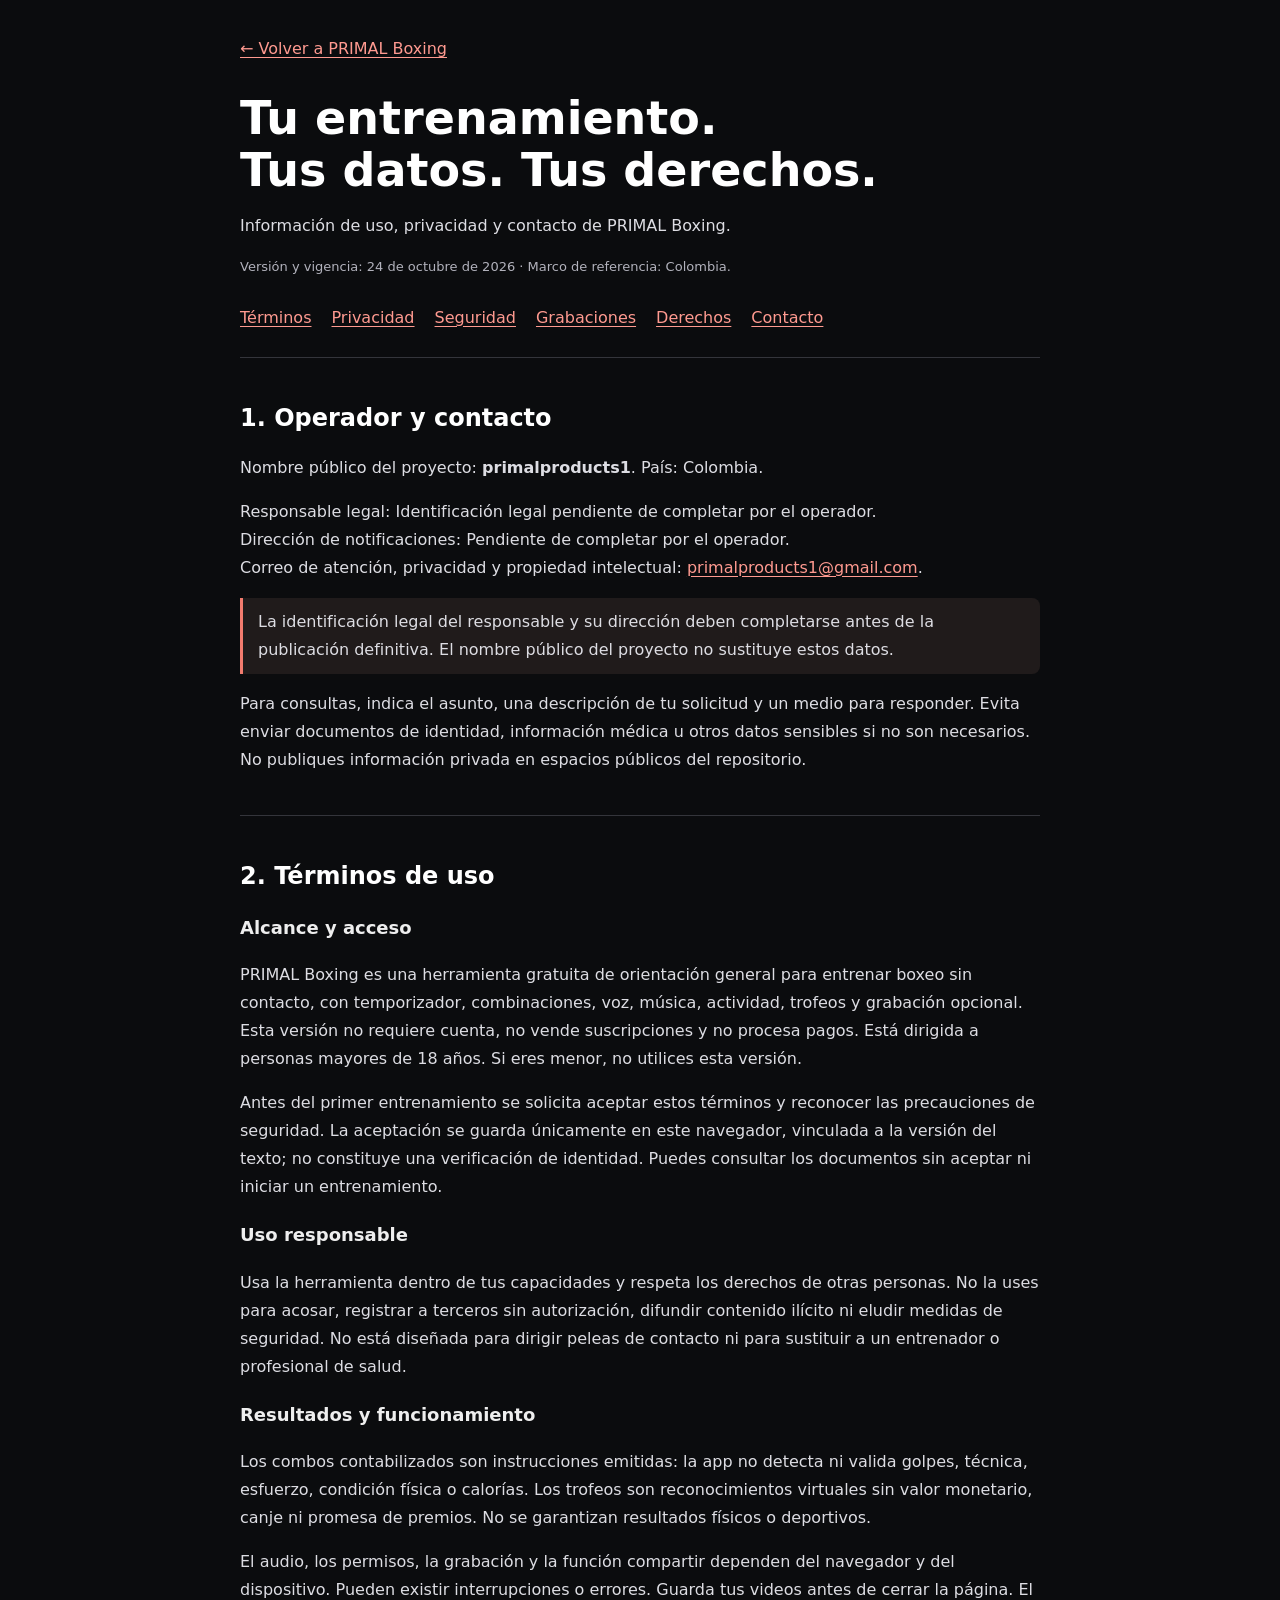
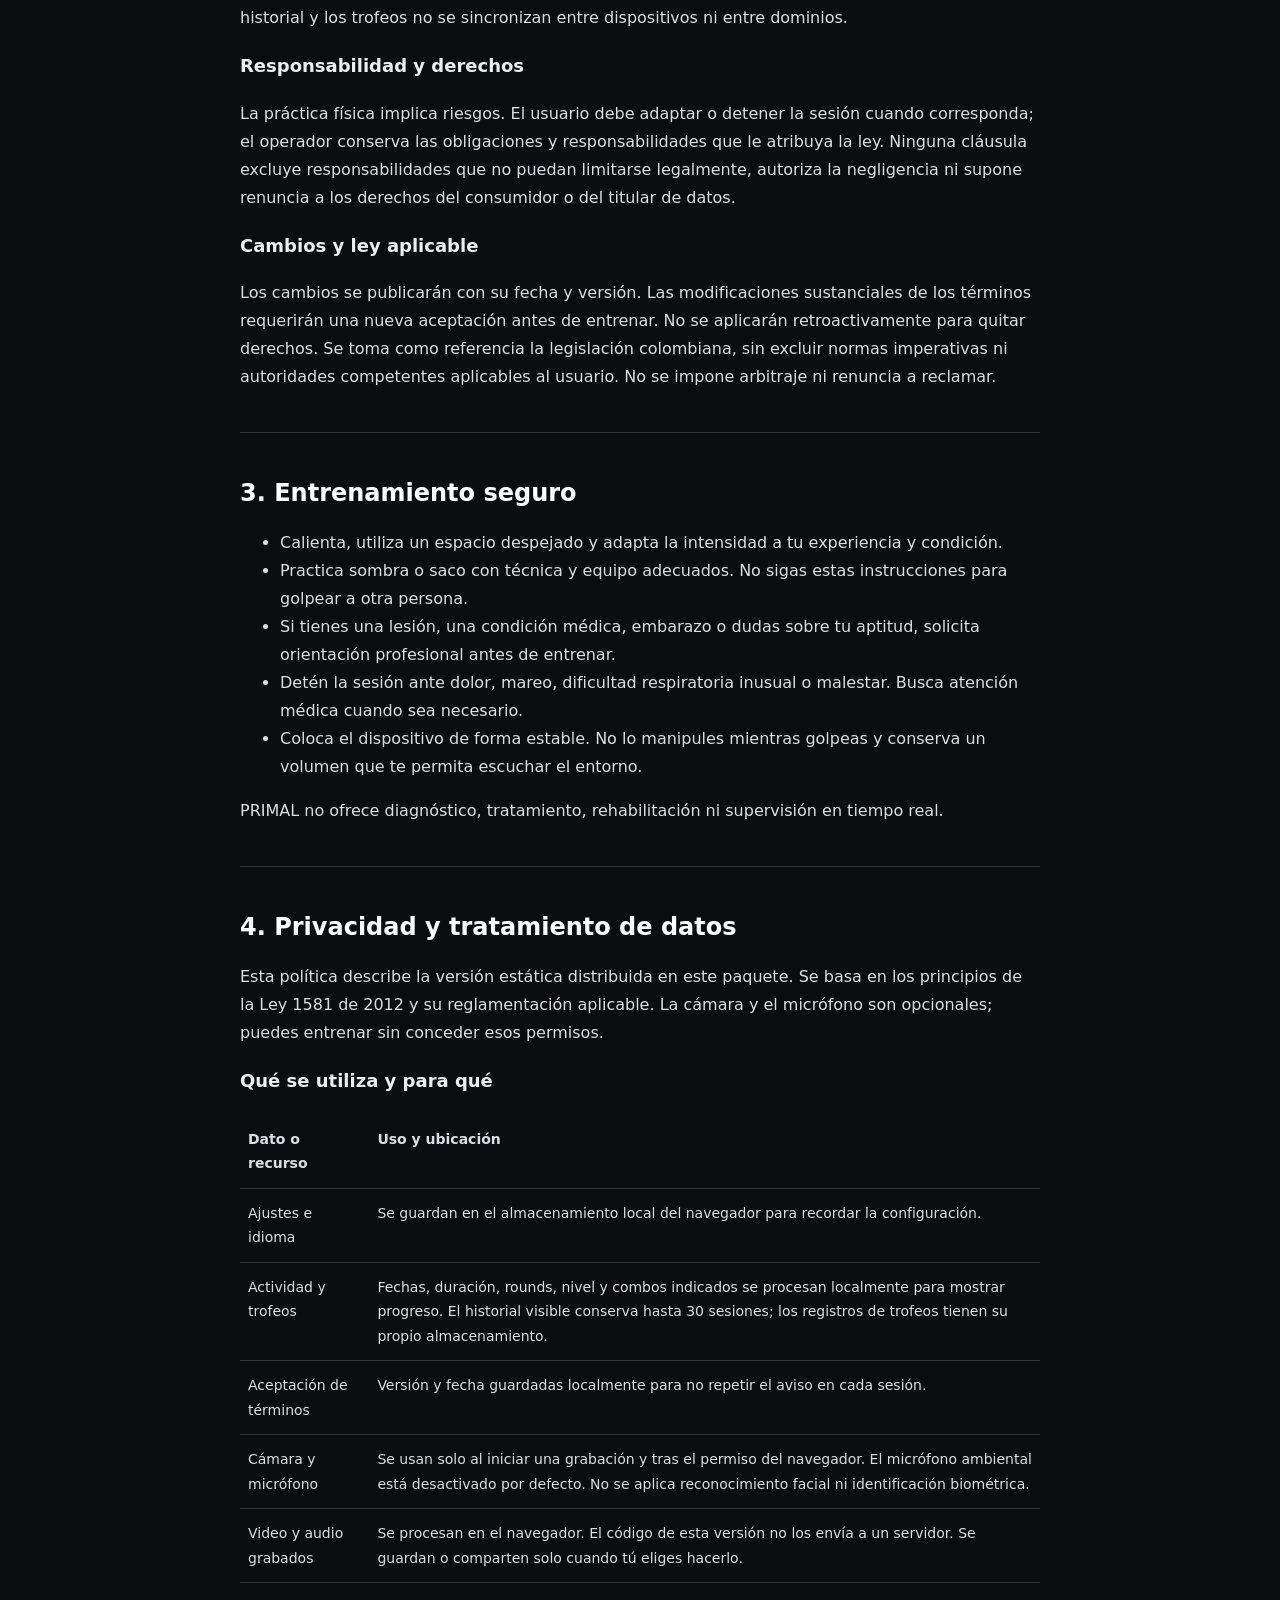
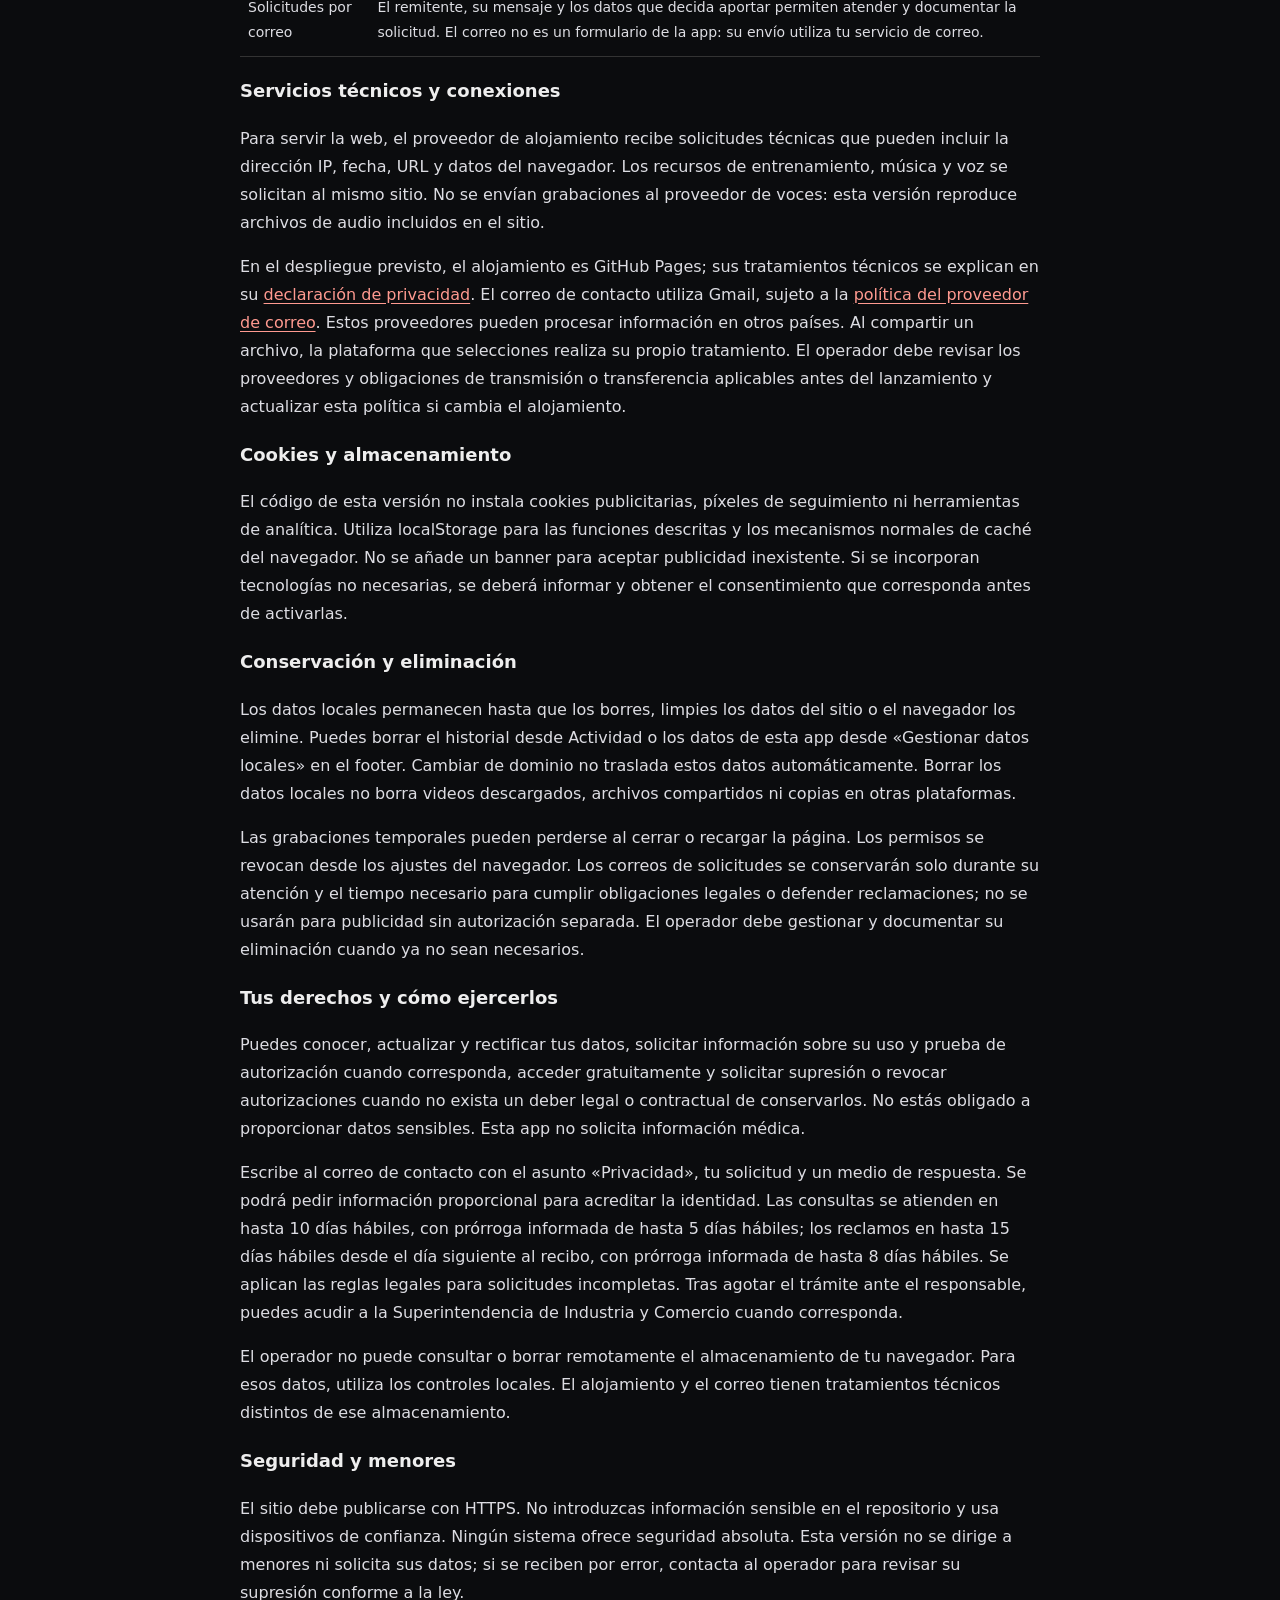
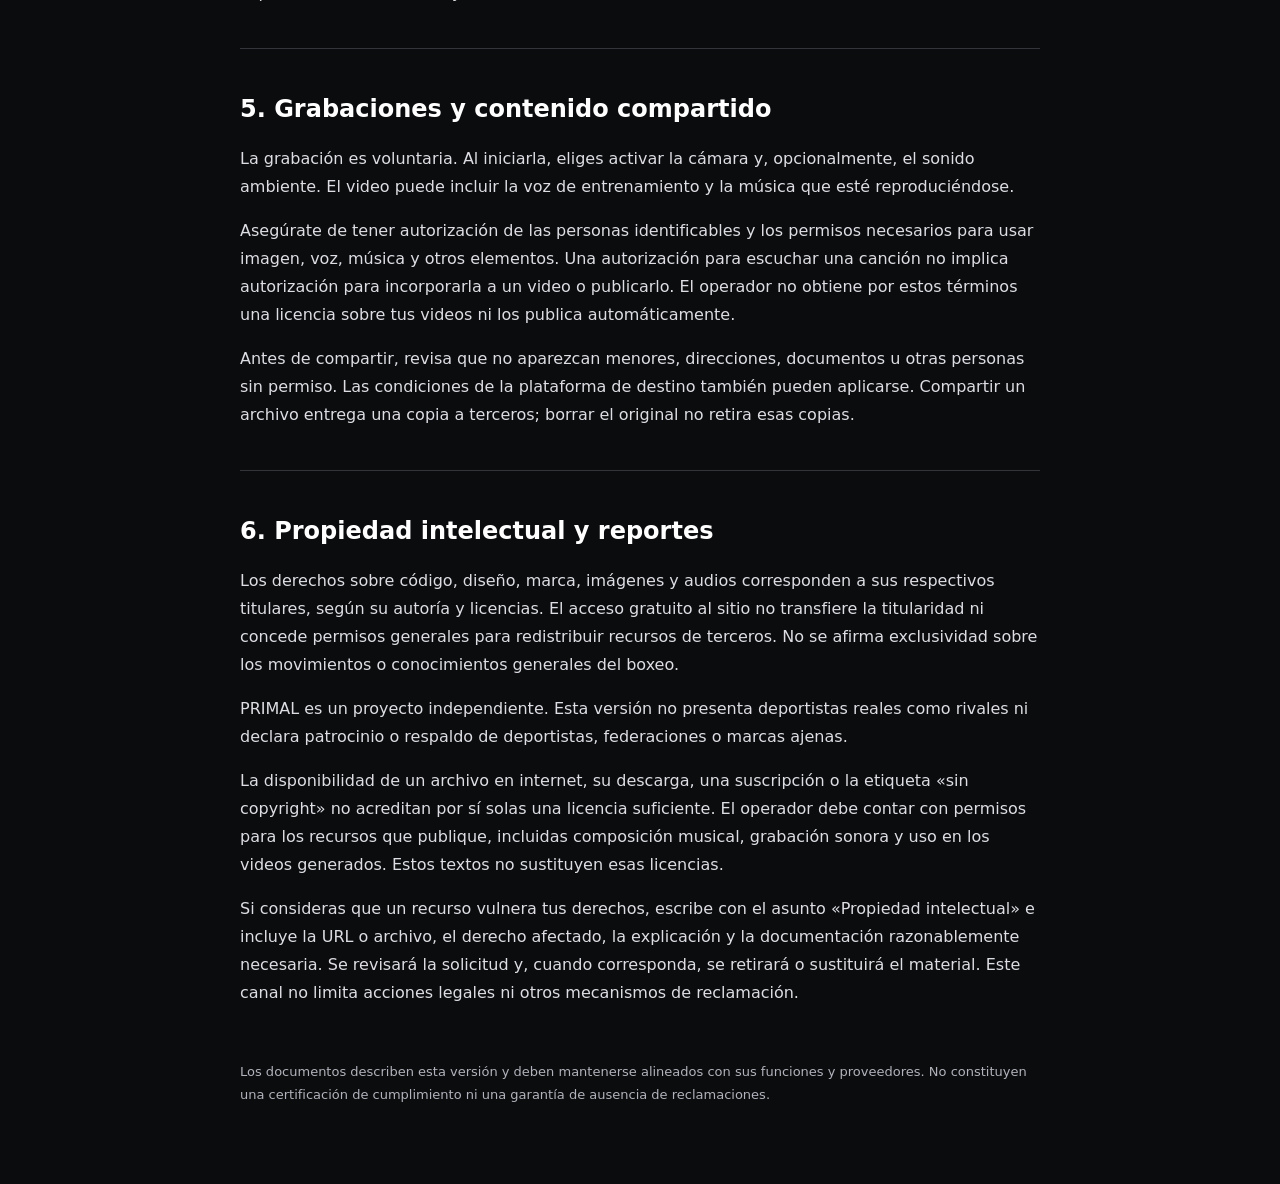
==== legal.html @ 50e73875 "Add files via upload" ====
<!doctype html><html lang="es"><head><meta charset="utf-8"><meta name="viewport" content="width=device-width,initial-scale=1"><meta name="referrer" content="no-referrer"><meta name="theme-color" content="#0b0c0e"><title>Información legal · PRIMAL Boxing</title><link rel="icon" href="primal-favicon.png"><link rel="stylesheet" href="legal.css"></head><body class="legal-page"><main>
<a class="back" href="./">← Volver a PRIMAL Boxing</a><h1>Tu entrenamiento.<br>Tus datos. Tus derechos.</h1><p>Información de uso, privacidad y contacto de PRIMAL Boxing.</p><p class="meta">Versión y vigencia: 24 de octubre de 2026 · Marco de referencia: Colombia.</p>
<nav aria-label="Contenido legal"><a href="#terminos">Términos</a><a href="#privacidad">Privacidad</a><a href="#seguridad">Seguridad</a><a href="#grabaciones">Grabaciones</a><a href="#derechos">Derechos</a><a href="#contacto">Contacto</a></nav>
<section id="contacto"><h2>1. Operador y contacto</h2><p>Nombre público del proyecto: <strong data-legal="displayName">primalproducts1</strong>. País: <span data-legal="country">Colombia</span>.</p><p>Responsable legal: <span data-owner>Identificación legal pendiente de completar por el operador.</span><br>Dirección de notificaciones: <span data-address>Pendiente de completar por el operador.</span><br>Correo de atención, privacidad y propiedad intelectual: <a data-contact href="mailto:primalproducts1@gmail.com">primalproducts1@gmail.com</a>.</p><p class="legal-note" data-incomplete>La identificación legal del responsable y su dirección deben completarse antes de la publicación definitiva. El nombre público del proyecto no sustituye estos datos.</p><p>Para consultas, indica el asunto, una descripción de tu solicitud y un medio para responder. Evita enviar documentos de identidad, información médica u otros datos sensibles si no son necesarios. No publiques información privada en espacios públicos del repositorio.</p></section>
<section id="terminos"><h2>2. Términos de uso</h2><h3>Alcance y acceso</h3><p>PRIMAL Boxing es una herramienta gratuita de orientación general para entrenar boxeo sin contacto, con temporizador, combinaciones, voz, música, actividad, trofeos y grabación opcional. Esta versión no requiere cuenta, no vende suscripciones y no procesa pagos. Está dirigida a personas mayores de 18 años. Si eres menor, no utilices esta versión.</p><p>Antes del primer entrenamiento se solicita aceptar estos términos y reconocer las precauciones de seguridad. La aceptación se guarda únicamente en este navegador, vinculada a la versión del texto; no constituye una verificación de identidad. Puedes consultar los documentos sin aceptar ni iniciar un entrenamiento.</p><h3>Uso responsable</h3><p>Usa la herramienta dentro de tus capacidades y respeta los derechos de otras personas. No la uses para acosar, registrar a terceros sin autorización, difundir contenido ilícito ni eludir medidas de seguridad. No está diseñada para dirigir peleas de contacto ni para sustituir a un entrenador o profesional de salud.</p><h3>Resultados y funcionamiento</h3><p>Los combos contabilizados son instrucciones emitidas: la app no detecta ni valida golpes, técnica, esfuerzo, condición física o calorías. Los trofeos son reconocimientos virtuales sin valor monetario, canje ni promesa de premios. No se garantizan resultados físicos o deportivos.</p><p>El audio, los permisos, la grabación y la función compartir dependen del navegador y del dispositivo. Pueden existir interrupciones o errores. Guarda tus videos antes de cerrar la página. El historial y los trofeos no se sincronizan entre dispositivos ni entre dominios.</p><h3>Responsabilidad y derechos</h3><p>La práctica física implica riesgos. El usuario debe adaptar o detener la sesión cuando corresponda; el operador conserva las obligaciones y responsabilidades que le atribuya la ley. Ninguna cláusula excluye responsabilidades que no puedan limitarse legalmente, autoriza la negligencia ni supone renuncia a los derechos del consumidor o del titular de datos.</p><h3>Cambios y ley aplicable</h3><p>Los cambios se publicarán con su fecha y versión. Las modificaciones sustanciales de los términos requerirán una nueva aceptación antes de entrenar. No se aplicarán retroactivamente para quitar derechos. Se toma como referencia la legislación colombiana, sin excluir normas imperativas ni autoridades competentes aplicables al usuario. No se impone arbitraje ni renuncia a reclamar.</p></section>
<section id="seguridad"><h2>3. Entrenamiento seguro</h2><ul><li>Calienta, utiliza un espacio despejado y adapta la intensidad a tu experiencia y condición.</li><li>Practica sombra o saco con técnica y equipo adecuados. No sigas estas instrucciones para golpear a otra persona.</li><li>Si tienes una lesión, una condición médica, embarazo o dudas sobre tu aptitud, solicita orientación profesional antes de entrenar.</li><li>Detén la sesión ante dolor, mareo, dificultad respiratoria inusual o malestar. Busca atención médica cuando sea necesario.</li><li>Coloca el dispositivo de forma estable. No lo manipules mientras golpeas y conserva un volumen que te permita escuchar el entorno.</li></ul><p>PRIMAL no ofrece diagnóstico, tratamiento, rehabilitación ni supervisión en tiempo real.</p></section>
<section id="privacidad"><h2>4. Privacidad y tratamiento de datos</h2><p>Esta política describe la versión estática distribuida en este paquete. Se basa en los principios de la Ley 1581 de 2012 y su reglamentación aplicable. La cámara y el micrófono son opcionales; puedes entrenar sin conceder esos permisos.</p><h3>Qué se utiliza y para qué</h3><table><thead><tr><th>Dato o recurso</th><th>Uso y ubicación</th></tr></thead><tbody><tr><td>Ajustes e idioma</td><td>Se guardan en el almacenamiento local del navegador para recordar la configuración.</td></tr><tr><td>Actividad y trofeos</td><td>Fechas, duración, rounds, nivel y combos indicados se procesan localmente para mostrar progreso. El historial visible conserva hasta 30 sesiones; los registros de trofeos tienen su propio almacenamiento.</td></tr><tr><td>Aceptación de términos</td><td>Versión y fecha guardadas localmente para no repetir el aviso en cada sesión.</td></tr><tr><td>Cámara y micrófono</td><td>Se usan solo al iniciar una grabación y tras el permiso del navegador. El micrófono ambiental está desactivado por defecto. No se aplica reconocimiento facial ni identificación biométrica.</td></tr><tr><td>Video y audio grabados</td><td>Se procesan en el navegador. El código de esta versión no los envía a un servidor. Se guardan o comparten solo cuando tú eliges hacerlo.</td></tr><tr><td>Solicitudes por correo</td><td>El remitente, su mensaje y los datos que decida aportar permiten atender y documentar la solicitud. El correo no es un formulario de la app: su envío utiliza tu servicio de correo.</td></tr></tbody></table>
<h3>Servicios técnicos y conexiones</h3><p>Para servir la web, el proveedor de alojamiento recibe solicitudes técnicas que pueden incluir la dirección IP, fecha, URL y datos del navegador. Los recursos de entrenamiento, música y voz se solicitan al mismo sitio. No se envían grabaciones al proveedor de voces: esta versión reproduce archivos de audio incluidos en el sitio.</p><p>En el despliegue previsto, el alojamiento es GitHub Pages; sus tratamientos técnicos se explican en su <a href="https://docs.github.com/en/site-policy/privacy-policies/github-general-privacy-statement" target="_blank" rel="noopener noreferrer">declaración de privacidad</a>. El correo de contacto utiliza Gmail, sujeto a la <a href="https://policies.google.com/privacy?hl=es" target="_blank" rel="noopener noreferrer">política del proveedor de correo</a>. Estos proveedores pueden procesar información en otros países. Al compartir un archivo, la plataforma que selecciones realiza su propio tratamiento. El operador debe revisar los proveedores y obligaciones de transmisión o transferencia aplicables antes del lanzamiento y actualizar esta política si cambia el alojamiento.</p>
<h3>Cookies y almacenamiento</h3><p>El código de esta versión no instala cookies publicitarias, píxeles de seguimiento ni herramientas de analítica. Utiliza localStorage para las funciones descritas y los mecanismos normales de caché del navegador. No se añade un banner para aceptar publicidad inexistente. Si se incorporan tecnologías no necesarias, se deberá informar y obtener el consentimiento que corresponda antes de activarlas.</p><h3>Conservación y eliminación</h3><p>Los datos locales permanecen hasta que los borres, limpies los datos del sitio o el navegador los elimine. Puedes borrar el historial desde Actividad o los datos de esta app desde «Gestionar datos locales» en el footer. Cambiar de dominio no traslada estos datos automáticamente. Borrar los datos locales no borra videos descargados, archivos compartidos ni copias en otras plataformas.</p><p>Las grabaciones temporales pueden perderse al cerrar o recargar la página. Los permisos se revocan desde los ajustes del navegador. Los correos de solicitudes se conservarán solo durante su atención y el tiempo necesario para cumplir obligaciones legales o defender reclamaciones; no se usarán para publicidad sin autorización separada. El operador debe gestionar y documentar su eliminación cuando ya no sean necesarios.</p><h3>Tus derechos y cómo ejercerlos</h3><p>Puedes conocer, actualizar y rectificar tus datos, solicitar información sobre su uso y prueba de autorización cuando corresponda, acceder gratuitamente y solicitar supresión o revocar autorizaciones cuando no exista un deber legal o contractual de conservarlos. No estás obligado a proporcionar datos sensibles. Esta app no solicita información médica.</p><p>Escribe al correo de contacto con el asunto «Privacidad», tu solicitud y un medio de respuesta. Se podrá pedir información proporcional para acreditar la identidad. Las consultas se atienden en hasta 10 días hábiles, con prórroga informada de hasta 5 días hábiles; los reclamos en hasta 15 días hábiles desde el día siguiente al recibo, con prórroga informada de hasta 8 días hábiles. Se aplican las reglas legales para solicitudes incompletas. Tras agotar el trámite ante el responsable, puedes acudir a la Superintendencia de Industria y Comercio cuando corresponda.</p><p>El operador no puede consultar o borrar remotamente el almacenamiento de tu navegador. Para esos datos, utiliza los controles locales. El alojamiento y el correo tienen tratamientos técnicos distintos de ese almacenamiento.</p><h3>Seguridad y menores</h3><p>El sitio debe publicarse con HTTPS. No introduzcas información sensible en el repositorio y usa dispositivos de confianza. Ningún sistema ofrece seguridad absoluta. Esta versión no se dirige a menores ni solicita sus datos; si se reciben por error, contacta al operador para revisar su supresión conforme a la ley.</p></section>
<section id="grabaciones"><h2>5. Grabaciones y contenido compartido</h2><p>La grabación es voluntaria. Al iniciarla, eliges activar la cámara y, opcionalmente, el sonido ambiente. El video puede incluir la voz de entrenamiento y la música que esté reproduciéndose.</p><p>Asegúrate de tener autorización de las personas identificables y los permisos necesarios para usar imagen, voz, música y otros elementos. Una autorización para escuchar una canción no implica autorización para incorporarla a un video o publicarlo. El operador no obtiene por estos términos una licencia sobre tus videos ni los publica automáticamente.</p><p>Antes de compartir, revisa que no aparezcan menores, direcciones, documentos u otras personas sin permiso. Las condiciones de la plataforma de destino también pueden aplicarse. Compartir un archivo entrega una copia a terceros; borrar el original no retira esas copias.</p></section>
<section id="derechos"><h2>6. Propiedad intelectual y reportes</h2><p>Los derechos sobre código, diseño, marca, imágenes y audios corresponden a sus respectivos titulares, según su autoría y licencias. El acceso gratuito al sitio no transfiere la titularidad ni concede permisos generales para redistribuir recursos de terceros. No se afirma exclusividad sobre los movimientos o conocimientos generales del boxeo.</p><p>PRIMAL es un proyecto independiente. Esta versión no presenta deportistas reales como rivales ni declara patrocinio o respaldo de deportistas, federaciones o marcas ajenas.</p><p>La disponibilidad de un archivo en internet, su descarga, una suscripción o la etiqueta «sin copyright» no acreditan por sí solas una licencia suficiente. El operador debe contar con permisos para los recursos que publique, incluidas composición musical, grabación sonora y uso en los videos generados. Estos textos no sustituyen esas licencias.</p><p>Si consideras que un recurso vulnera tus derechos, escribe con el asunto «Propiedad intelectual» e incluye la URL o archivo, el derecho afectado, la explicación y la documentación razonablemente necesaria. Se revisará la solicitud y, cuando corresponda, se retirará o sustituirá el material. Este canal no limita acciones legales ni otros mecanismos de reclamación.</p></section>
<p class="meta">Los documentos describen esta versión y deben mantenerse alineados con sus funciones y proveedores. No constituyen una certificación de cumplimiento ni una garantía de ausencia de reclamaciones.</p>
</main><script src="legal-config.js"></script><script src="legal.js"></script></body></html>
---- legal.css ----
.legal-footer{border-top:1px solid #34353b;margin:30px 0 0;padding:25px 5px 18px;color:#aaaab4;font-size:12px;line-height:1.7}.legal-footer strong{color:#e8e8ed;letter-spacing:2px;font-size:12px}.legal-footer nav{display:flex;flex-wrap:wrap;gap:10px 18px;margin:16px 0}.legal-footer a,.legal-page a,.legal-dialog a{color:#ff9a90;text-underline-offset:3px}.legal-footer button{background:none;border:0;color:#ddd;text-decoration:underline;padding:10px 0;cursor:pointer;font:inherit}.legal-fine{font-size:11px;overflow-wrap:anywhere}.legal-page{background:#0b0c0e;color:#dddde3;font:16px/1.75 system-ui,sans-serif;margin:0}.legal-page main{display:block;max-width:800px;margin:auto;padding:35px 24px 65px}.legal-page h1{font-size:clamp(30px,7vw,46px);line-height:1.12;color:#fff;margin:30px 0 16px}.legal-page h2{font-size:24px;color:#fff;line-height:1.3}.legal-page h3{font-size:18px;color:#eee}.legal-page section{padding:25px 0;border-top:1px solid #34353b;scroll-margin-top:20px}.legal-page nav{display:flex;gap:10px 20px;flex-wrap:wrap;margin:25px 0}.legal-page table{width:100%;border-collapse:collapse;font-size:14px}.legal-page th,.legal-page td{text-align:left;border-bottom:1px solid #333;padding:12px 8px;vertical-align:top}.legal-page .meta{font-size:13px;color:#b2b2bc}.legal-note{border-left:3px solid #f27b6e;padding:10px 15px;background:#201b1b;border-radius:0 8px 8px 0}.legal-dialog{box-sizing:border-box;background:#17181c;color:#eee;border:1px solid #45454c;border-radius:16px;width:min(92vw,470px);max-height:85dvh;padding:26px;font:14px/1.6 system-ui,sans-serif;overflow:auto}.legal-dialog::backdrop{background:#000b}.legal-dialog h2{font-size:24px;line-height:1.2;margin:0 0 15px}.legal-dialog label{display:flex;align-items:flex-start;gap:12px;margin:20px 0}.legal-dialog input[type=checkbox]{appearance:auto;flex:0 0 21px;width:21px;height:21px;margin:3px 0;accent-color:#ed5143}.legal-dialog button{font:inherit;padding:12px 17px;border-radius:8px;border:1px solid #555;background:#24252b;color:white;cursor:pointer;min-height:44px}.legal-dialog button.primary{background:#e74035;border-color:#e74035;font-weight:650}.legal-dialog button:disabled{opacity:.45;cursor:default}.legal-actions{display:flex;flex-wrap:wrap;gap:10px;margin-top:20px}.legal-dialog :focus-visible,.legal-footer :focus-visible,.legal-page :focus-visible{outline:2px solid #ffd16b;outline-offset:4px}.legal-dialog ul{padding-left:20px}.legal-dialog .legal-status{color:#ffc5bd}.legal-page [data-contact]{overflow-wrap:anywhere}@media print{.legal-page{background:white;color:black}.legal-page h1,.legal-page h2,.legal-page h3{color:black}.legal-page a{color:#333}.legal-page nav,.legal-page .back{display:none}}
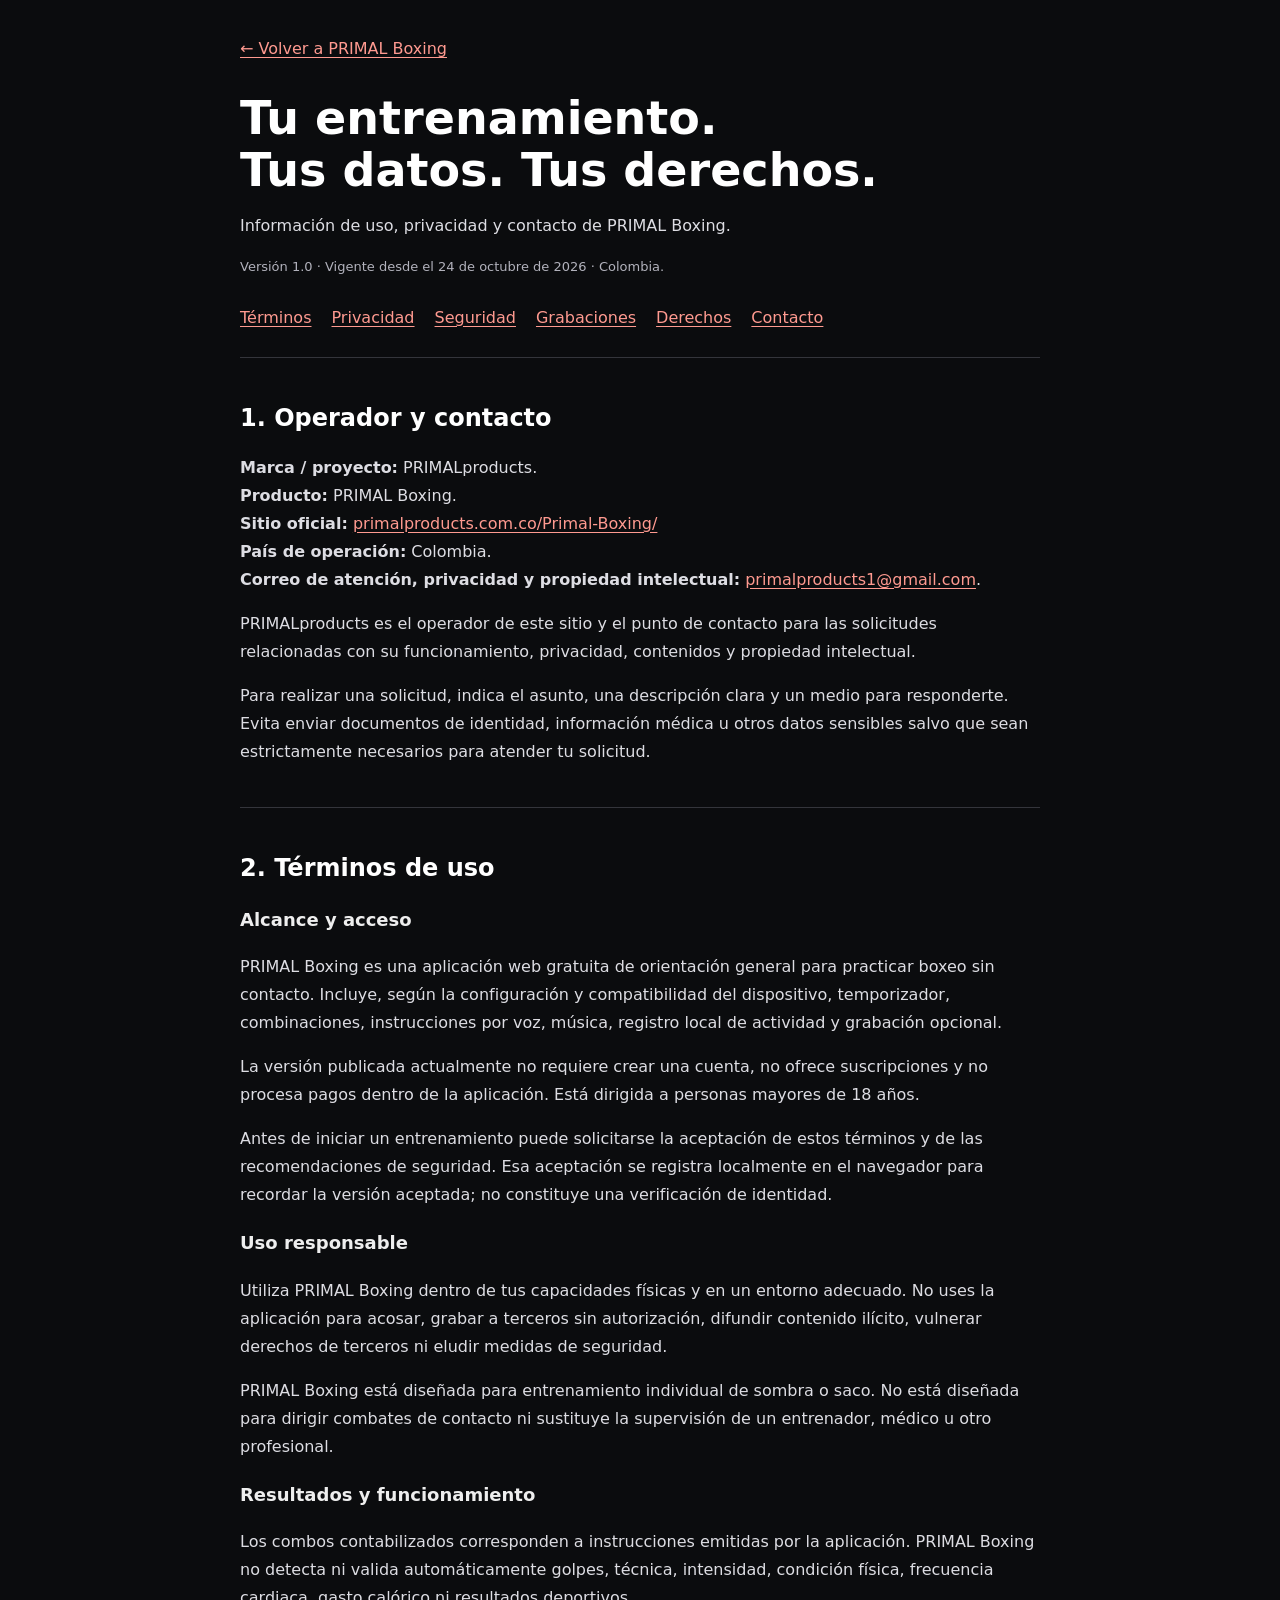
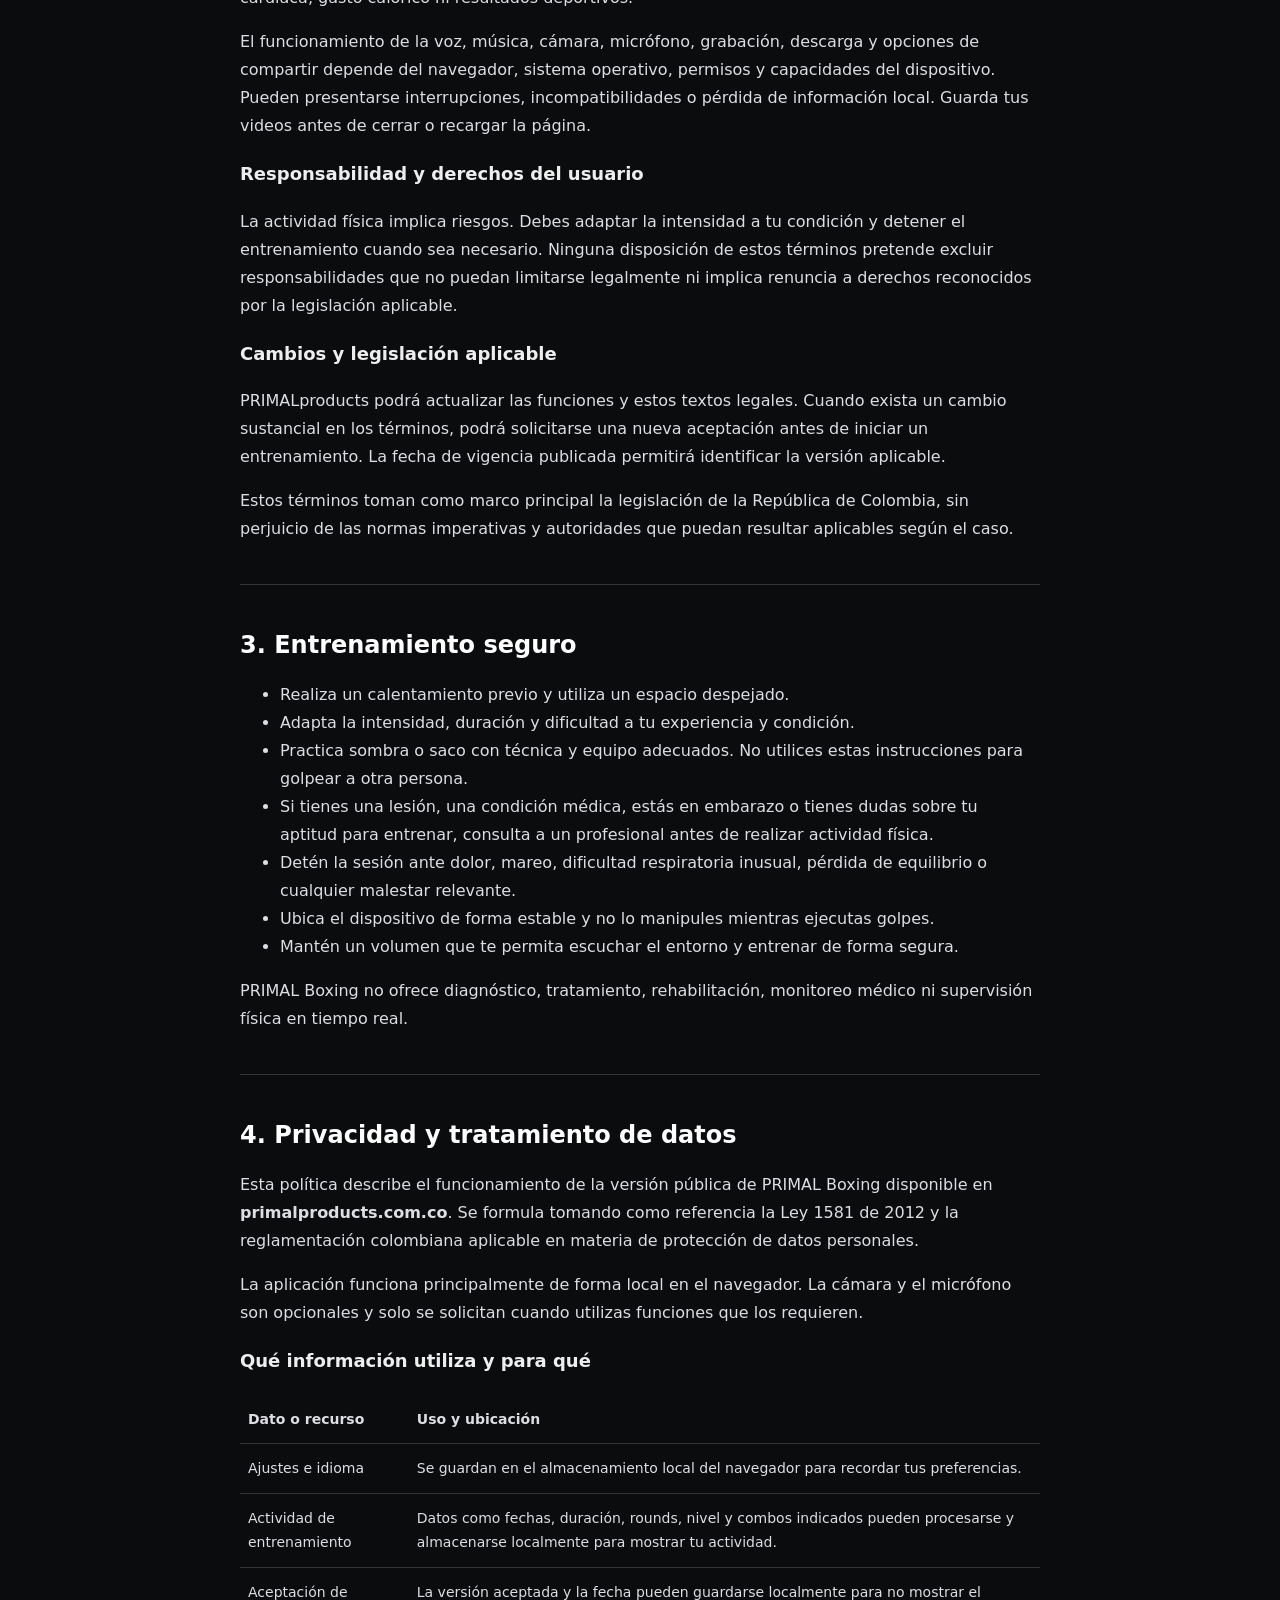
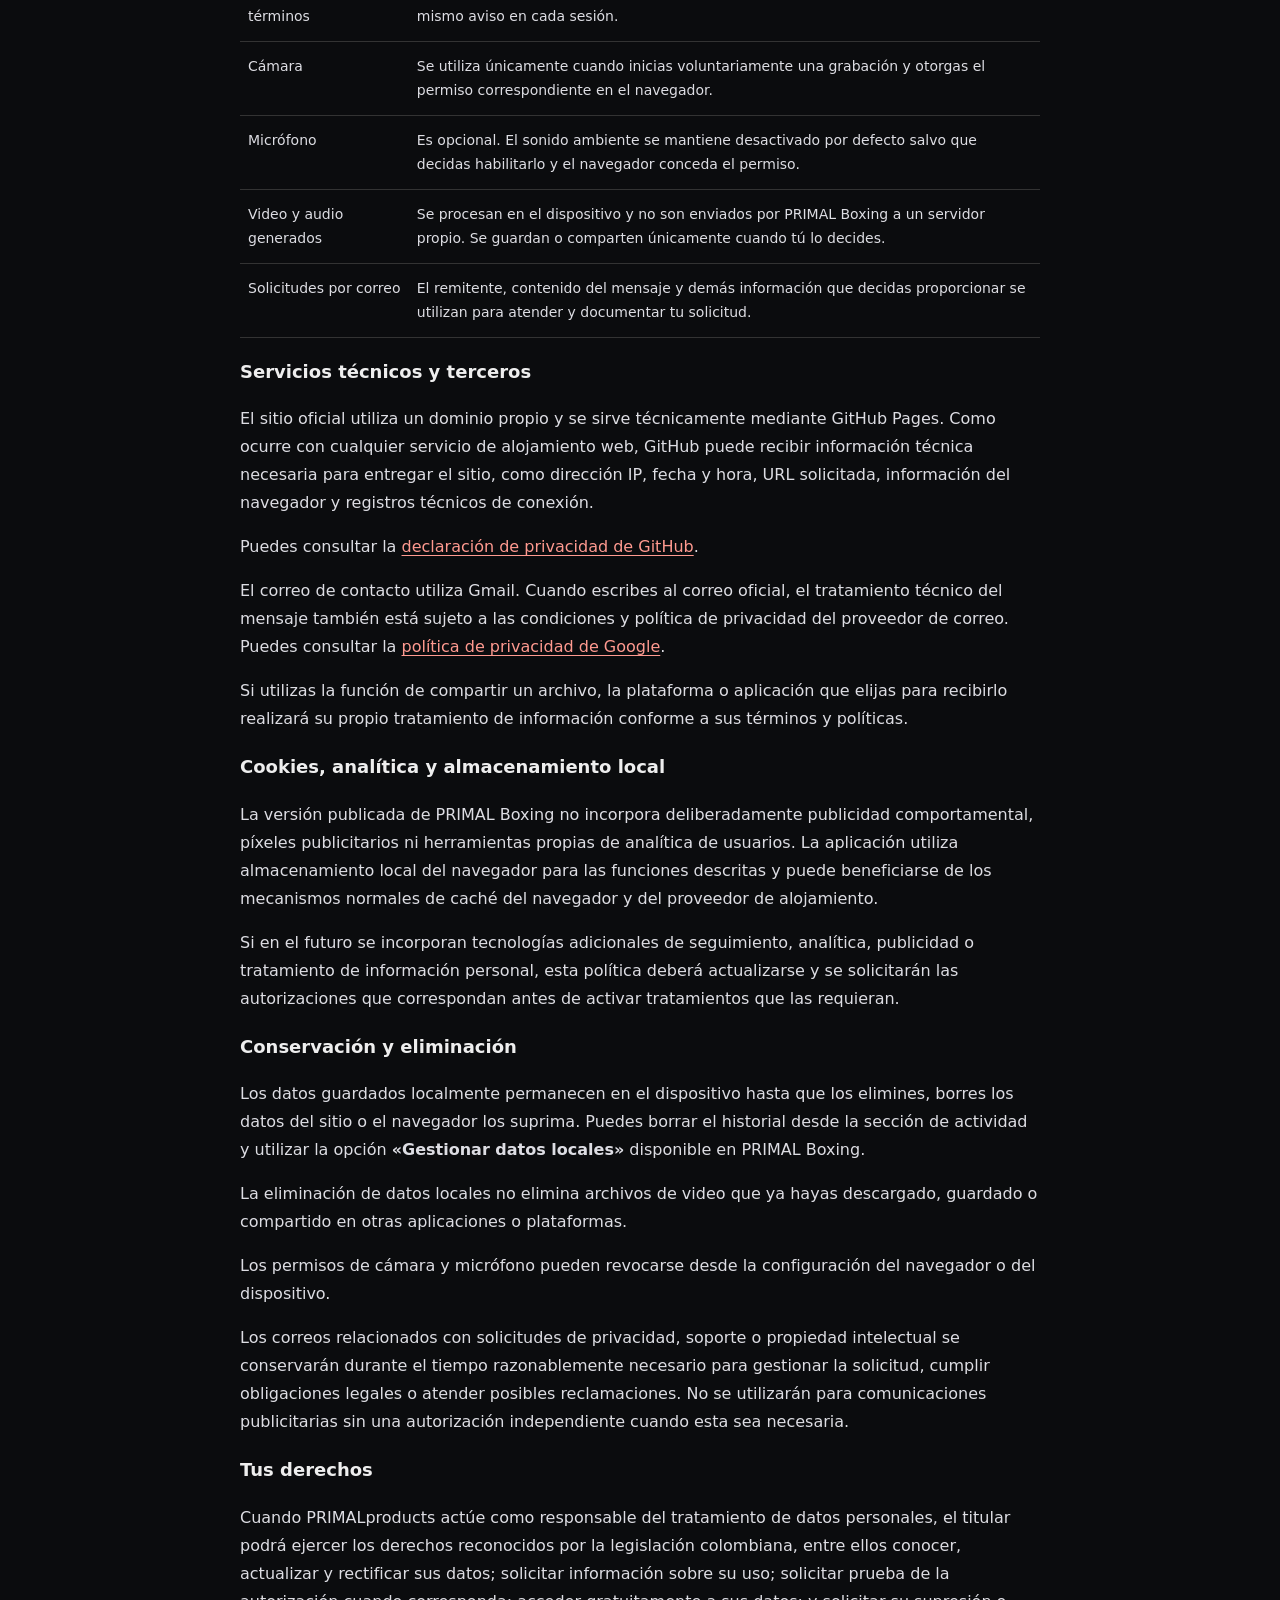
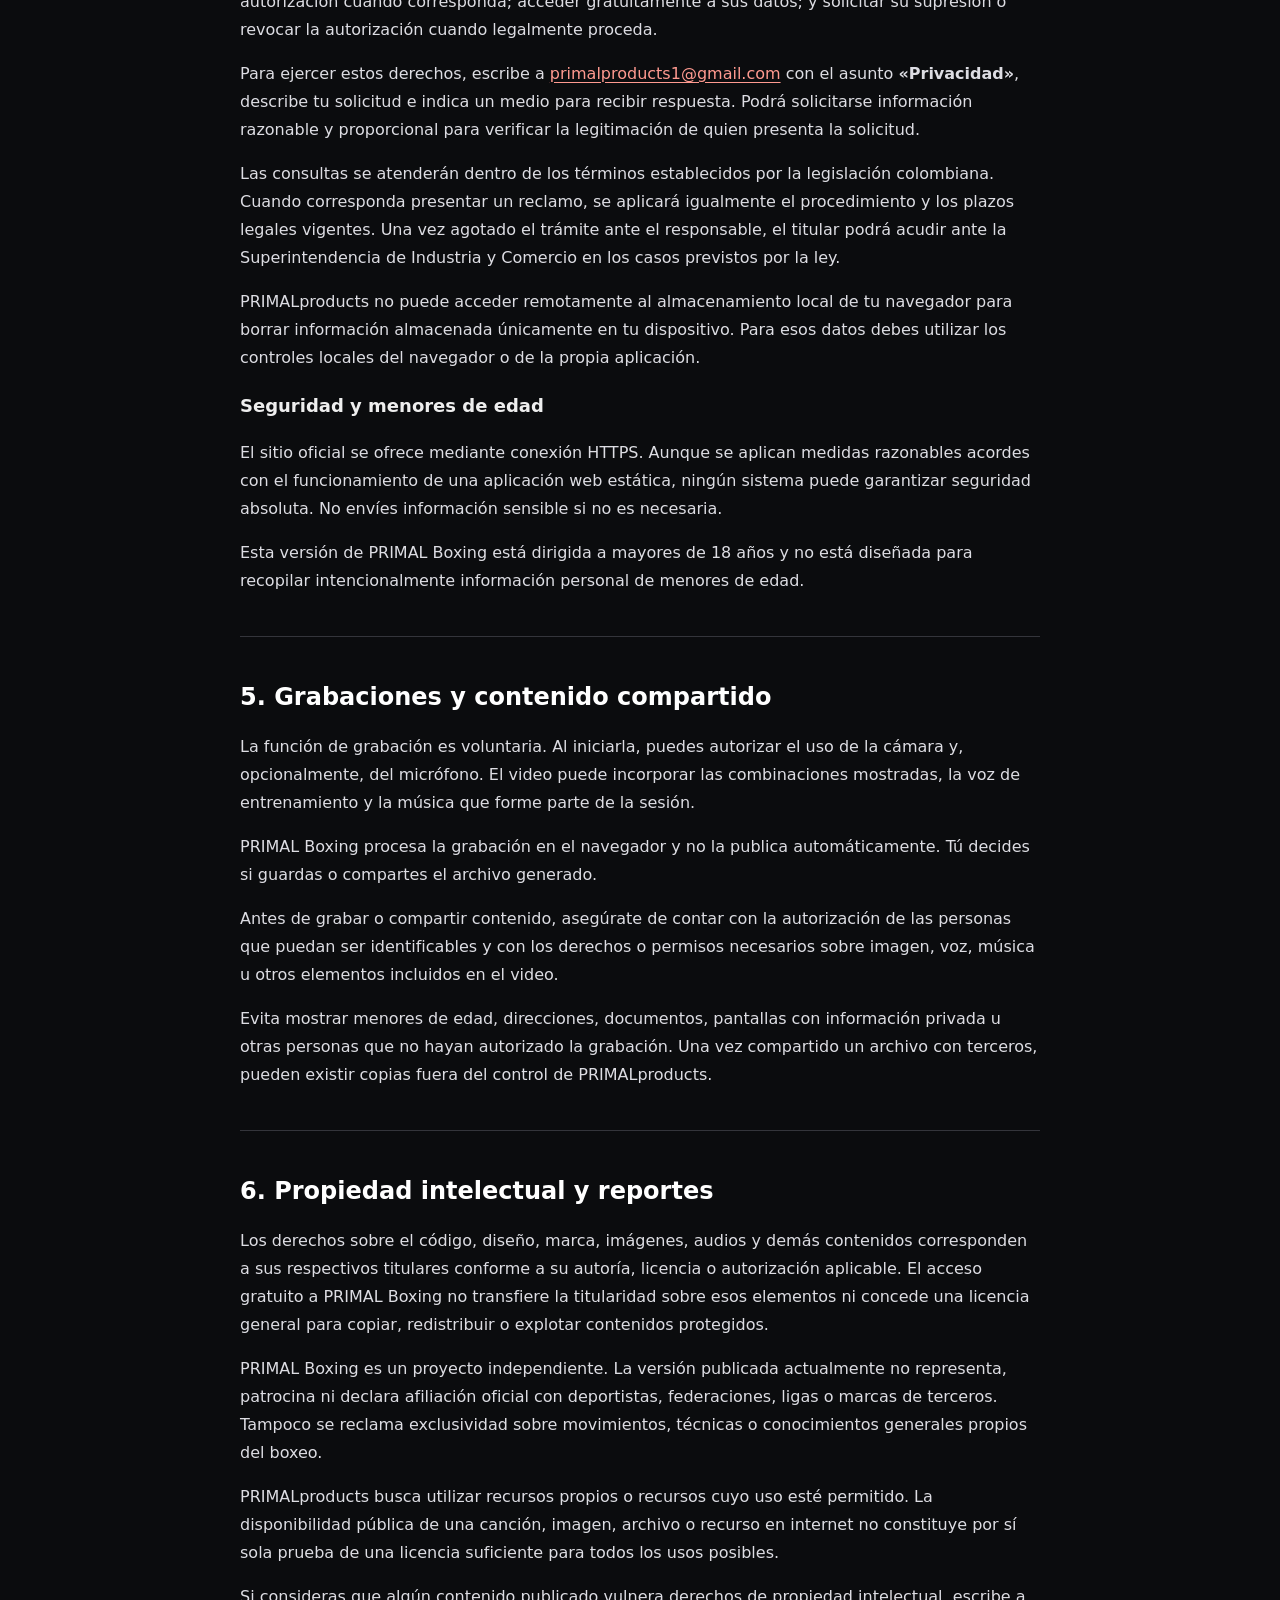
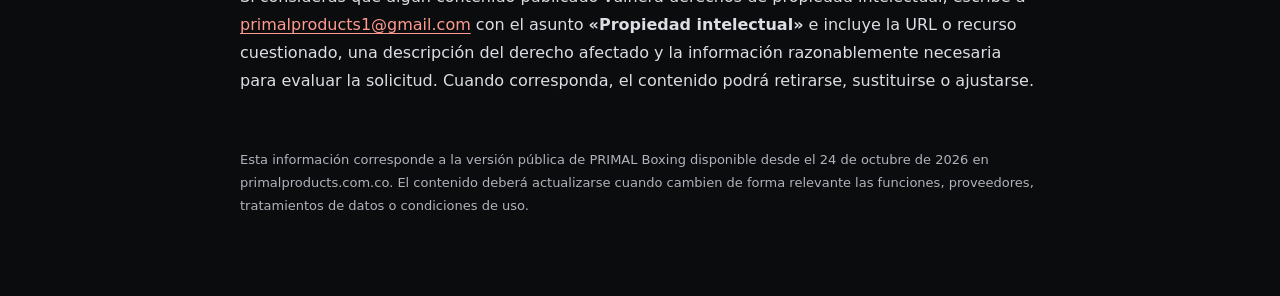
==== commit 285bebcc: "legal.html" ====
--- a/legal.html
+++ b/legal.html
@@ -1,13 +1,381 @@
-<!doctype html><html lang="es"><head><meta charset="utf-8"><meta name="viewport" content="width=device-width,initial-scale=1"><meta name="referrer" content="no-referrer"><meta name="theme-color" content="#0b0c0e"><title>Información legal · PRIMAL Boxing</title><link rel="icon" href="primal-favicon.png"><link rel="stylesheet" href="legal.css"></head><body class="legal-page"><main>
-<a class="back" href="./">← Volver a PRIMAL Boxing</a><h1>Tu entrenamiento.<br>Tus datos. Tus derechos.</h1><p>Información de uso, privacidad y contacto de PRIMAL Boxing.</p><p class="meta">Versión y vigencia: 24 de octubre de 2026 · Marco de referencia: Colombia.</p>
-<nav aria-label="Contenido legal"><a href="#terminos">Términos</a><a href="#privacidad">Privacidad</a><a href="#seguridad">Seguridad</a><a href="#grabaciones">Grabaciones</a><a href="#derechos">Derechos</a><a href="#contacto">Contacto</a></nav>
-<section id="contacto"><h2>1. Operador y contacto</h2><p>Nombre público del proyecto: <strong data-legal="displayName">primalproducts1</strong>. País: <span data-legal="country">Colombia</span>.</p><p>Responsable legal: <span data-owner>Identificación legal pendiente de completar por el operador.</span><br>Dirección de notificaciones: <span data-address>Pendiente de completar por el operador.</span><br>Correo de atención, privacidad y propiedad intelectual: <a data-contact href="mailto:primalproducts1@gmail.com">primalproducts1@gmail.com</a>.</p><p class="legal-note" data-incomplete>La identificación legal del responsable y su dirección deben completarse antes de la publicación definitiva. El nombre público del proyecto no sustituye estos datos.</p><p>Para consultas, indica el asunto, una descripción de tu solicitud y un medio para responder. Evita enviar documentos de identidad, información médica u otros datos sensibles si no son necesarios. No publiques información privada en espacios públicos del repositorio.</p></section>
-<section id="terminos"><h2>2. Términos de uso</h2><h3>Alcance y acceso</h3><p>PRIMAL Boxing es una herramienta gratuita de orientación general para entrenar boxeo sin contacto, con temporizador, combinaciones, voz, música, actividad, trofeos y grabación opcional. Esta versión no requiere cuenta, no vende suscripciones y no procesa pagos. Está dirigida a personas mayores de 18 años. Si eres menor, no utilices esta versión.</p><p>Antes del primer entrenamiento se solicita aceptar estos términos y reconocer las precauciones de seguridad. La aceptación se guarda únicamente en este navegador, vinculada a la versión del texto; no constituye una verificación de identidad. Puedes consultar los documentos sin aceptar ni iniciar un entrenamiento.</p><h3>Uso responsable</h3><p>Usa la herramienta dentro de tus capacidades y respeta los derechos de otras personas. No la uses para acosar, registrar a terceros sin autorización, difundir contenido ilícito ni eludir medidas de seguridad. No está diseñada para dirigir peleas de contacto ni para sustituir a un entrenador o profesional de salud.</p><h3>Resultados y funcionamiento</h3><p>Los combos contabilizados son instrucciones emitidas: la app no detecta ni valida golpes, técnica, esfuerzo, condición física o calorías. Los trofeos son reconocimientos virtuales sin valor monetario, canje ni promesa de premios. No se garantizan resultados físicos o deportivos.</p><p>El audio, los permisos, la grabación y la función compartir dependen del navegador y del dispositivo. Pueden existir interrupciones o errores. Guarda tus videos antes de cerrar la página. El historial y los trofeos no se sincronizan entre dispositivos ni entre dominios.</p><h3>Responsabilidad y derechos</h3><p>La práctica física implica riesgos. El usuario debe adaptar o detener la sesión cuando corresponda; el operador conserva las obligaciones y responsabilidades que le atribuya la ley. Ninguna cláusula excluye responsabilidades que no puedan limitarse legalmente, autoriza la negligencia ni supone renuncia a los derechos del consumidor o del titular de datos.</p><h3>Cambios y ley aplicable</h3><p>Los cambios se publicarán con su fecha y versión. Las modificaciones sustanciales de los términos requerirán una nueva aceptación antes de entrenar. No se aplicarán retroactivamente para quitar derechos. Se toma como referencia la legislación colombiana, sin excluir normas imperativas ni autoridades competentes aplicables al usuario. No se impone arbitraje ni renuncia a reclamar.</p></section>
-<section id="seguridad"><h2>3. Entrenamiento seguro</h2><ul><li>Calienta, utiliza un espacio despejado y adapta la intensidad a tu experiencia y condición.</li><li>Practica sombra o saco con técnica y equipo adecuados. No sigas estas instrucciones para golpear a otra persona.</li><li>Si tienes una lesión, una condición médica, embarazo o dudas sobre tu aptitud, solicita orientación profesional antes de entrenar.</li><li>Detén la sesión ante dolor, mareo, dificultad respiratoria inusual o malestar. Busca atención médica cuando sea necesario.</li><li>Coloca el dispositivo de forma estable. No lo manipules mientras golpeas y conserva un volumen que te permita escuchar el entorno.</li></ul><p>PRIMAL no ofrece diagnóstico, tratamiento, rehabilitación ni supervisión en tiempo real.</p></section>
-<section id="privacidad"><h2>4. Privacidad y tratamiento de datos</h2><p>Esta política describe la versión estática distribuida en este paquete. Se basa en los principios de la Ley 1581 de 2012 y su reglamentación aplicable. La cámara y el micrófono son opcionales; puedes entrenar sin conceder esos permisos.</p><h3>Qué se utiliza y para qué</h3><table><thead><tr><th>Dato o recurso</th><th>Uso y ubicación</th></tr></thead><tbody><tr><td>Ajustes e idioma</td><td>Se guardan en el almacenamiento local del navegador para recordar la configuración.</td></tr><tr><td>Actividad y trofeos</td><td>Fechas, duración, rounds, nivel y combos indicados se procesan localmente para mostrar progreso. El historial visible conserva hasta 30 sesiones; los registros de trofeos tienen su propio almacenamiento.</td></tr><tr><td>Aceptación de términos</td><td>Versión y fecha guardadas localmente para no repetir el aviso en cada sesión.</td></tr><tr><td>Cámara y micrófono</td><td>Se usan solo al iniciar una grabación y tras el permiso del navegador. El micrófono ambiental está desactivado por defecto. No se aplica reconocimiento facial ni identificación biométrica.</td></tr><tr><td>Video y audio grabados</td><td>Se procesan en el navegador. El código de esta versión no los envía a un servidor. Se guardan o comparten solo cuando tú eliges hacerlo.</td></tr><tr><td>Solicitudes por correo</td><td>El remitente, su mensaje y los datos que decida aportar permiten atender y documentar la solicitud. El correo no es un formulario de la app: su envío utiliza tu servicio de correo.</td></tr></tbody></table>
-<h3>Servicios técnicos y conexiones</h3><p>Para servir la web, el proveedor de alojamiento recibe solicitudes técnicas que pueden incluir la dirección IP, fecha, URL y datos del navegador. Los recursos de entrenamiento, música y voz se solicitan al mismo sitio. No se envían grabaciones al proveedor de voces: esta versión reproduce archivos de audio incluidos en el sitio.</p><p>En el despliegue previsto, el alojamiento es GitHub Pages; sus tratamientos técnicos se explican en su <a href="https://docs.github.com/en/site-policy/privacy-policies/github-general-privacy-statement" target="_blank" rel="noopener noreferrer">declaración de privacidad</a>. El correo de contacto utiliza Gmail, sujeto a la <a href="https://policies.google.com/privacy?hl=es" target="_blank" rel="noopener noreferrer">política del proveedor de correo</a>. Estos proveedores pueden procesar información en otros países. Al compartir un archivo, la plataforma que selecciones realiza su propio tratamiento. El operador debe revisar los proveedores y obligaciones de transmisión o transferencia aplicables antes del lanzamiento y actualizar esta política si cambia el alojamiento.</p>
-<h3>Cookies y almacenamiento</h3><p>El código de esta versión no instala cookies publicitarias, píxeles de seguimiento ni herramientas de analítica. Utiliza localStorage para las funciones descritas y los mecanismos normales de caché del navegador. No se añade un banner para aceptar publicidad inexistente. Si se incorporan tecnologías no necesarias, se deberá informar y obtener el consentimiento que corresponda antes de activarlas.</p><h3>Conservación y eliminación</h3><p>Los datos locales permanecen hasta que los borres, limpies los datos del sitio o el navegador los elimine. Puedes borrar el historial desde Actividad o los datos de esta app desde «Gestionar datos locales» en el footer. Cambiar de dominio no traslada estos datos automáticamente. Borrar los datos locales no borra videos descargados, archivos compartidos ni copias en otras plataformas.</p><p>Las grabaciones temporales pueden perderse al cerrar o recargar la página. Los permisos se revocan desde los ajustes del navegador. Los correos de solicitudes se conservarán solo durante su atención y el tiempo necesario para cumplir obligaciones legales o defender reclamaciones; no se usarán para publicidad sin autorización separada. El operador debe gestionar y documentar su eliminación cuando ya no sean necesarios.</p><h3>Tus derechos y cómo ejercerlos</h3><p>Puedes conocer, actualizar y rectificar tus datos, solicitar información sobre su uso y prueba de autorización cuando corresponda, acceder gratuitamente y solicitar supresión o revocar autorizaciones cuando no exista un deber legal o contractual de conservarlos. No estás obligado a proporcionar datos sensibles. Esta app no solicita información médica.</p><p>Escribe al correo de contacto con el asunto «Privacidad», tu solicitud y un medio de respuesta. Se podrá pedir información proporcional para acreditar la identidad. Las consultas se atienden en hasta 10 días hábiles, con prórroga informada de hasta 5 días hábiles; los reclamos en hasta 15 días hábiles desde el día siguiente al recibo, con prórroga informada de hasta 8 días hábiles. Se aplican las reglas legales para solicitudes incompletas. Tras agotar el trámite ante el responsable, puedes acudir a la Superintendencia de Industria y Comercio cuando corresponda.</p><p>El operador no puede consultar o borrar remotamente el almacenamiento de tu navegador. Para esos datos, utiliza los controles locales. El alojamiento y el correo tienen tratamientos técnicos distintos de ese almacenamiento.</p><h3>Seguridad y menores</h3><p>El sitio debe publicarse con HTTPS. No introduzcas información sensible en el repositorio y usa dispositivos de confianza. Ningún sistema ofrece seguridad absoluta. Esta versión no se dirige a menores ni solicita sus datos; si se reciben por error, contacta al operador para revisar su supresión conforme a la ley.</p></section>
-<section id="grabaciones"><h2>5. Grabaciones y contenido compartido</h2><p>La grabación es voluntaria. Al iniciarla, eliges activar la cámara y, opcionalmente, el sonido ambiente. El video puede incluir la voz de entrenamiento y la música que esté reproduciéndose.</p><p>Asegúrate de tener autorización de las personas identificables y los permisos necesarios para usar imagen, voz, música y otros elementos. Una autorización para escuchar una canción no implica autorización para incorporarla a un video o publicarlo. El operador no obtiene por estos términos una licencia sobre tus videos ni los publica automáticamente.</p><p>Antes de compartir, revisa que no aparezcan menores, direcciones, documentos u otras personas sin permiso. Las condiciones de la plataforma de destino también pueden aplicarse. Compartir un archivo entrega una copia a terceros; borrar el original no retira esas copias.</p></section>
-<section id="derechos"><h2>6. Propiedad intelectual y reportes</h2><p>Los derechos sobre código, diseño, marca, imágenes y audios corresponden a sus respectivos titulares, según su autoría y licencias. El acceso gratuito al sitio no transfiere la titularidad ni concede permisos generales para redistribuir recursos de terceros. No se afirma exclusividad sobre los movimientos o conocimientos generales del boxeo.</p><p>PRIMAL es un proyecto independiente. Esta versión no presenta deportistas reales como rivales ni declara patrocinio o respaldo de deportistas, federaciones o marcas ajenas.</p><p>La disponibilidad de un archivo en internet, su descarga, una suscripción o la etiqueta «sin copyright» no acreditan por sí solas una licencia suficiente. El operador debe contar con permisos para los recursos que publique, incluidas composición musical, grabación sonora y uso en los videos generados. Estos textos no sustituyen esas licencias.</p><p>Si consideras que un recurso vulnera tus derechos, escribe con el asunto «Propiedad intelectual» e incluye la URL o archivo, el derecho afectado, la explicación y la documentación razonablemente necesaria. Se revisará la solicitud y, cuando corresponda, se retirará o sustituirá el material. Este canal no limita acciones legales ni otros mecanismos de reclamación.</p></section>
-<p class="meta">Los documentos describen esta versión y deben mantenerse alineados con sus funciones y proveedores. No constituyen una certificación de cumplimiento ni una garantía de ausencia de reclamaciones.</p>
-</main><script src="legal-config.js"></script><script src="legal.js"></script></body></html>
+<!doctype html>
+<html lang="es">
+<head>
+  <meta charset="utf-8">
+  <meta name="viewport" content="width=device-width,initial-scale=1">
+  <meta name="referrer" content="no-referrer">
+  <meta name="theme-color" content="#0b0c0e">
+
+  <title>Información legal · PRIMAL Boxing | PRIMALproducts</title>
+  <meta name="description" content="Términos de uso, privacidad, seguridad, grabaciones, propiedad intelectual y contacto de PRIMAL Boxing.">
+  <link rel="canonical" href="https://primalproducts.com.co/Primal-Boxing/legal.html">
+  <link rel="icon" href="primal-favicon.png">
+  <link rel="stylesheet" href="legal.css">
+</head>
+
+<body class="legal-page">
+<main>
+  <a class="back" href="./">← Volver a PRIMAL Boxing</a>
+
+  <h1>Tu entrenamiento.<br>Tus datos. Tus derechos.</h1>
+  <p>Información de uso, privacidad y contacto de PRIMAL Boxing.</p>
+  <p class="meta">Versión 1.0 · Vigente desde el 24 de octubre de 2026 · Colombia.</p>
+
+  <nav aria-label="Contenido legal">
+    <a href="#terminos">Términos</a>
+    <a href="#privacidad">Privacidad</a>
+    <a href="#seguridad">Seguridad</a>
+    <a href="#grabaciones">Grabaciones</a>
+    <a href="#derechos">Derechos</a>
+    <a href="#contacto">Contacto</a>
+  </nav>
+
+  <section id="contacto">
+    <h2>1. Operador y contacto</h2>
+
+    <p>
+      <strong>Marca / proyecto:</strong> PRIMALproducts.<br>
+      <strong>Producto:</strong> PRIMAL Boxing.<br>
+      <strong>Sitio oficial:</strong>
+      <a href="https://primalproducts.com.co/Primal-Boxing/" target="_blank" rel="noopener noreferrer">
+        primalproducts.com.co/Primal-Boxing/
+      </a><br>
+      <strong>País de operación:</strong> Colombia.<br>
+      <strong>Correo de atención, privacidad y propiedad intelectual:</strong>
+      <a href="mailto:primalproducts1@gmail.com">primalproducts1@gmail.com</a>.
+    </p>
+
+    <p>
+      PRIMALproducts es el operador de este sitio y el punto de contacto para las solicitudes relacionadas
+      con su funcionamiento, privacidad, contenidos y propiedad intelectual.
+    </p>
+
+    <p>
+      Para realizar una solicitud, indica el asunto, una descripción clara y un medio para responderte.
+      Evita enviar documentos de identidad, información médica u otros datos sensibles salvo que sean
+      estrictamente necesarios para atender tu solicitud.
+    </p>
+  </section>
+
+  <section id="terminos">
+    <h2>2. Términos de uso</h2>
+
+    <h3>Alcance y acceso</h3>
+    <p>
+      PRIMAL Boxing es una aplicación web gratuita de orientación general para practicar boxeo sin contacto.
+      Incluye, según la configuración y compatibilidad del dispositivo, temporizador, combinaciones,
+      instrucciones por voz, música, registro local de actividad y grabación opcional.
+    </p>
+
+    <p>
+      La versión publicada actualmente no requiere crear una cuenta, no ofrece suscripciones y no procesa
+      pagos dentro de la aplicación. Está dirigida a personas mayores de 18 años.
+    </p>
+
+    <p>
+      Antes de iniciar un entrenamiento puede solicitarse la aceptación de estos términos y de las
+      recomendaciones de seguridad. Esa aceptación se registra localmente en el navegador para recordar
+      la versión aceptada; no constituye una verificación de identidad.
+    </p>
+
+    <h3>Uso responsable</h3>
+    <p>
+      Utiliza PRIMAL Boxing dentro de tus capacidades físicas y en un entorno adecuado. No uses la
+      aplicación para acosar, grabar a terceros sin autorización, difundir contenido ilícito, vulnerar
+      derechos de terceros ni eludir medidas de seguridad.
+    </p>
+
+    <p>
+      PRIMAL Boxing está diseñada para entrenamiento individual de sombra o saco. No está diseñada para
+      dirigir combates de contacto ni sustituye la supervisión de un entrenador, médico u otro profesional.
+    </p>
+
+    <h3>Resultados y funcionamiento</h3>
+    <p>
+      Los combos contabilizados corresponden a instrucciones emitidas por la aplicación. PRIMAL Boxing
+      no detecta ni valida automáticamente golpes, técnica, intensidad, condición física, frecuencia
+      cardiaca, gasto calórico ni resultados deportivos.
+    </p>
+
+    <p>
+      El funcionamiento de la voz, música, cámara, micrófono, grabación, descarga y opciones de compartir
+      depende del navegador, sistema operativo, permisos y capacidades del dispositivo. Pueden presentarse
+      interrupciones, incompatibilidades o pérdida de información local. Guarda tus videos antes de cerrar
+      o recargar la página.
+    </p>
+
+    <h3>Responsabilidad y derechos del usuario</h3>
+    <p>
+      La actividad física implica riesgos. Debes adaptar la intensidad a tu condición y detener el
+      entrenamiento cuando sea necesario. Ninguna disposición de estos términos pretende excluir
+      responsabilidades que no puedan limitarse legalmente ni implica renuncia a derechos reconocidos
+      por la legislación aplicable.
+    </p>
+
+    <h3>Cambios y legislación aplicable</h3>
+    <p>
+      PRIMALproducts podrá actualizar las funciones y estos textos legales. Cuando exista un cambio
+      sustancial en los términos, podrá solicitarse una nueva aceptación antes de iniciar un entrenamiento.
+      La fecha de vigencia publicada permitirá identificar la versión aplicable.
+    </p>
+
+    <p>
+      Estos términos toman como marco principal la legislación de la República de Colombia, sin perjuicio
+      de las normas imperativas y autoridades que puedan resultar aplicables según el caso.
+    </p>
+  </section>
+
+  <section id="seguridad">
+    <h2>3. Entrenamiento seguro</h2>
+
+    <ul>
+      <li>Realiza un calentamiento previo y utiliza un espacio despejado.</li>
+      <li>Adapta la intensidad, duración y dificultad a tu experiencia y condición.</li>
+      <li>Practica sombra o saco con técnica y equipo adecuados. No utilices estas instrucciones para golpear a otra persona.</li>
+      <li>Si tienes una lesión, una condición médica, estás en embarazo o tienes dudas sobre tu aptitud para entrenar, consulta a un profesional antes de realizar actividad física.</li>
+      <li>Detén la sesión ante dolor, mareo, dificultad respiratoria inusual, pérdida de equilibrio o cualquier malestar relevante.</li>
+      <li>Ubica el dispositivo de forma estable y no lo manipules mientras ejecutas golpes.</li>
+      <li>Mantén un volumen que te permita escuchar el entorno y entrenar de forma segura.</li>
+    </ul>
+
+    <p>
+      PRIMAL Boxing no ofrece diagnóstico, tratamiento, rehabilitación, monitoreo médico ni supervisión
+      física en tiempo real.
+    </p>
+  </section>
+
+  <section id="privacidad">
+    <h2>4. Privacidad y tratamiento de datos</h2>
+
+    <p>
+      Esta política describe el funcionamiento de la versión pública de PRIMAL Boxing disponible en
+      <strong>primalproducts.com.co</strong>. Se formula tomando como referencia la Ley 1581 de 2012 y
+      la reglamentación colombiana aplicable en materia de protección de datos personales.
+    </p>
+
+    <p>
+      La aplicación funciona principalmente de forma local en el navegador. La cámara y el micrófono
+      son opcionales y solo se solicitan cuando utilizas funciones que los requieren.
+    </p>
+
+    <h3>Qué información utiliza y para qué</h3>
+
+    <table>
+      <thead>
+        <tr>
+          <th>Dato o recurso</th>
+          <th>Uso y ubicación</th>
+        </tr>
+      </thead>
+      <tbody>
+        <tr>
+          <td>Ajustes e idioma</td>
+          <td>Se guardan en el almacenamiento local del navegador para recordar tus preferencias.</td>
+        </tr>
+        <tr>
+          <td>Actividad de entrenamiento</td>
+          <td>Datos como fechas, duración, rounds, nivel y combos indicados pueden procesarse y almacenarse localmente para mostrar tu actividad.</td>
+        </tr>
+        <tr>
+          <td>Aceptación de términos</td>
+          <td>La versión aceptada y la fecha pueden guardarse localmente para no mostrar el mismo aviso en cada sesión.</td>
+        </tr>
+        <tr>
+          <td>Cámara</td>
+          <td>Se utiliza únicamente cuando inicias voluntariamente una grabación y otorgas el permiso correspondiente en el navegador.</td>
+        </tr>
+        <tr>
+          <td>Micrófono</td>
+          <td>Es opcional. El sonido ambiente se mantiene desactivado por defecto salvo que decidas habilitarlo y el navegador conceda el permiso.</td>
+        </tr>
+        <tr>
+          <td>Video y audio generados</td>
+          <td>Se procesan en el dispositivo y no son enviados por PRIMAL Boxing a un servidor propio. Se guardan o comparten únicamente cuando tú lo decides.</td>
+        </tr>
+        <tr>
+          <td>Solicitudes por correo</td>
+          <td>El remitente, contenido del mensaje y demás información que decidas proporcionar se utilizan para atender y documentar tu solicitud.</td>
+        </tr>
+      </tbody>
+    </table>
+
+    <h3>Servicios técnicos y terceros</h3>
+
+    <p>
+      El sitio oficial utiliza un dominio propio y se sirve técnicamente mediante GitHub Pages.
+      Como ocurre con cualquier servicio de alojamiento web, GitHub puede recibir información técnica
+      necesaria para entregar el sitio, como dirección IP, fecha y hora, URL solicitada, información del
+      navegador y registros técnicos de conexión.
+    </p>
+
+    <p>
+      Puedes consultar la
+      <a href="https://docs.github.com/en/site-policy/privacy-policies/github-general-privacy-statement"
+         target="_blank" rel="noopener noreferrer">declaración de privacidad de GitHub</a>.
+    </p>
+
+    <p>
+      El correo de contacto utiliza Gmail. Cuando escribes al correo oficial, el tratamiento técnico del
+      mensaje también está sujeto a las condiciones y política de privacidad del proveedor de correo.
+      Puedes consultar la
+      <a href="https://policies.google.com/privacy?hl=es"
+         target="_blank" rel="noopener noreferrer">política de privacidad de Google</a>.
+    </p>
+
+    <p>
+      Si utilizas la función de compartir un archivo, la plataforma o aplicación que elijas para recibirlo
+      realizará su propio tratamiento de información conforme a sus términos y políticas.
+    </p>
+
+    <h3>Cookies, analítica y almacenamiento local</h3>
+
+    <p>
+      La versión publicada de PRIMAL Boxing no incorpora deliberadamente publicidad comportamental,
+      píxeles publicitarios ni herramientas propias de analítica de usuarios. La aplicación utiliza
+      almacenamiento local del navegador para las funciones descritas y puede beneficiarse de los
+      mecanismos normales de caché del navegador y del proveedor de alojamiento.
+    </p>
+
+    <p>
+      Si en el futuro se incorporan tecnologías adicionales de seguimiento, analítica, publicidad o
+      tratamiento de información personal, esta política deberá actualizarse y se solicitarán las
+      autorizaciones que correspondan antes de activar tratamientos que las requieran.
+    </p>
+
+    <h3>Conservación y eliminación</h3>
+
+    <p>
+      Los datos guardados localmente permanecen en el dispositivo hasta que los elimines, borres los
+      datos del sitio o el navegador los suprima. Puedes borrar el historial desde la sección de actividad
+      y utilizar la opción <strong>«Gestionar datos locales»</strong> disponible en PRIMAL Boxing.
+    </p>
+
+    <p>
+      La eliminación de datos locales no elimina archivos de video que ya hayas descargado, guardado o
+      compartido en otras aplicaciones o plataformas.
+    </p>
+
+    <p>
+      Los permisos de cámara y micrófono pueden revocarse desde la configuración del navegador o del
+      dispositivo.
+    </p>
+
+    <p>
+      Los correos relacionados con solicitudes de privacidad, soporte o propiedad intelectual se conservarán
+      durante el tiempo razonablemente necesario para gestionar la solicitud, cumplir obligaciones legales
+      o atender posibles reclamaciones. No se utilizarán para comunicaciones publicitarias sin una
+      autorización independiente cuando esta sea necesaria.
+    </p>
+
+    <h3>Tus derechos</h3>
+
+    <p>
+      Cuando PRIMALproducts actúe como responsable del tratamiento de datos personales, el titular podrá
+      ejercer los derechos reconocidos por la legislación colombiana, entre ellos conocer, actualizar y
+      rectificar sus datos; solicitar información sobre su uso; solicitar prueba de la autorización cuando
+      corresponda; acceder gratuitamente a sus datos; y solicitar su supresión o revocar la autorización
+      cuando legalmente proceda.
+    </p>
+
+    <p>
+      Para ejercer estos derechos, escribe a
+      <a href="mailto:primalproducts1@gmail.com">primalproducts1@gmail.com</a>
+      con el asunto <strong>«Privacidad»</strong>, describe tu solicitud e indica un medio para recibir
+      respuesta. Podrá solicitarse información razonable y proporcional para verificar la legitimación
+      de quien presenta la solicitud.
+    </p>
+
+    <p>
+      Las consultas se atenderán dentro de los términos establecidos por la legislación colombiana.
+      Cuando corresponda presentar un reclamo, se aplicará igualmente el procedimiento y los plazos legales
+      vigentes. Una vez agotado el trámite ante el responsable, el titular podrá acudir ante la
+      Superintendencia de Industria y Comercio en los casos previstos por la ley.
+    </p>
+
+    <p>
+      PRIMALproducts no puede acceder remotamente al almacenamiento local de tu navegador para borrar
+      información almacenada únicamente en tu dispositivo. Para esos datos debes utilizar los controles
+      locales del navegador o de la propia aplicación.
+    </p>
+
+    <h3>Seguridad y menores de edad</h3>
+
+    <p>
+      El sitio oficial se ofrece mediante conexión HTTPS. Aunque se aplican medidas razonables acordes con
+      el funcionamiento de una aplicación web estática, ningún sistema puede garantizar seguridad absoluta.
+      No envíes información sensible si no es necesaria.
+    </p>
+
+    <p>
+      Esta versión de PRIMAL Boxing está dirigida a mayores de 18 años y no está diseñada para recopilar
+      intencionalmente información personal de menores de edad.
+    </p>
+  </section>
+
+  <section id="grabaciones">
+    <h2>5. Grabaciones y contenido compartido</h2>
+
+    <p>
+      La función de grabación es voluntaria. Al iniciarla, puedes autorizar el uso de la cámara y,
+      opcionalmente, del micrófono. El video puede incorporar las combinaciones mostradas, la voz de
+      entrenamiento y la música que forme parte de la sesión.
+    </p>
+
+    <p>
+      PRIMAL Boxing procesa la grabación en el navegador y no la publica automáticamente. Tú decides si
+      guardas o compartes el archivo generado.
+    </p>
+
+    <p>
+      Antes de grabar o compartir contenido, asegúrate de contar con la autorización de las personas que
+      puedan ser identificables y con los derechos o permisos necesarios sobre imagen, voz, música u otros
+      elementos incluidos en el video.
+    </p>
+
+    <p>
+      Evita mostrar menores de edad, direcciones, documentos, pantallas con información privada u otras
+      personas que no hayan autorizado la grabación. Una vez compartido un archivo con terceros, pueden
+      existir copias fuera del control de PRIMALproducts.
+    </p>
+  </section>
+
+  <section id="derechos">
+    <h2>6. Propiedad intelectual y reportes</h2>
+
+    <p>
+      Los derechos sobre el código, diseño, marca, imágenes, audios y demás contenidos corresponden a sus
+      respectivos titulares conforme a su autoría, licencia o autorización aplicable. El acceso gratuito a
+      PRIMAL Boxing no transfiere la titularidad sobre esos elementos ni concede una licencia general para
+      copiar, redistribuir o explotar contenidos protegidos.
+    </p>
+
+    <p>
+      PRIMAL Boxing es un proyecto independiente. La versión publicada actualmente no representa,
+      patrocina ni declara afiliación oficial con deportistas, federaciones, ligas o marcas de terceros.
+      Tampoco se reclama exclusividad sobre movimientos, técnicas o conocimientos generales propios del boxeo.
+    </p>
+
+    <p>
+      PRIMALproducts busca utilizar recursos propios o recursos cuyo uso esté permitido. La disponibilidad
+      pública de una canción, imagen, archivo o recurso en internet no constituye por sí sola prueba de una
+      licencia suficiente para todos los usos posibles.
+    </p>
+
+    <p>
+      Si consideras que algún contenido publicado vulnera derechos de propiedad intelectual, escribe a
+      <a href="mailto:primalproducts1@gmail.com">primalproducts1@gmail.com</a>
+      con el asunto <strong>«Propiedad intelectual»</strong> e incluye la URL o recurso cuestionado,
+      una descripción del derecho afectado y la información razonablemente necesaria para evaluar la
+      solicitud. Cuando corresponda, el contenido podrá retirarse, sustituirse o ajustarse.
+    </p>
+  </section>
+
+  <p class="meta">
+    Esta información corresponde a la versión pública de PRIMAL Boxing disponible desde el 24 de octubre de 2026
+    en primalproducts.com.co. El contenido deberá actualizarse cuando cambien de forma relevante las funciones,
+    proveedores, tratamientos de datos o condiciones de uso.
+  </p>
+</main>
+</body>
+</html>
+
